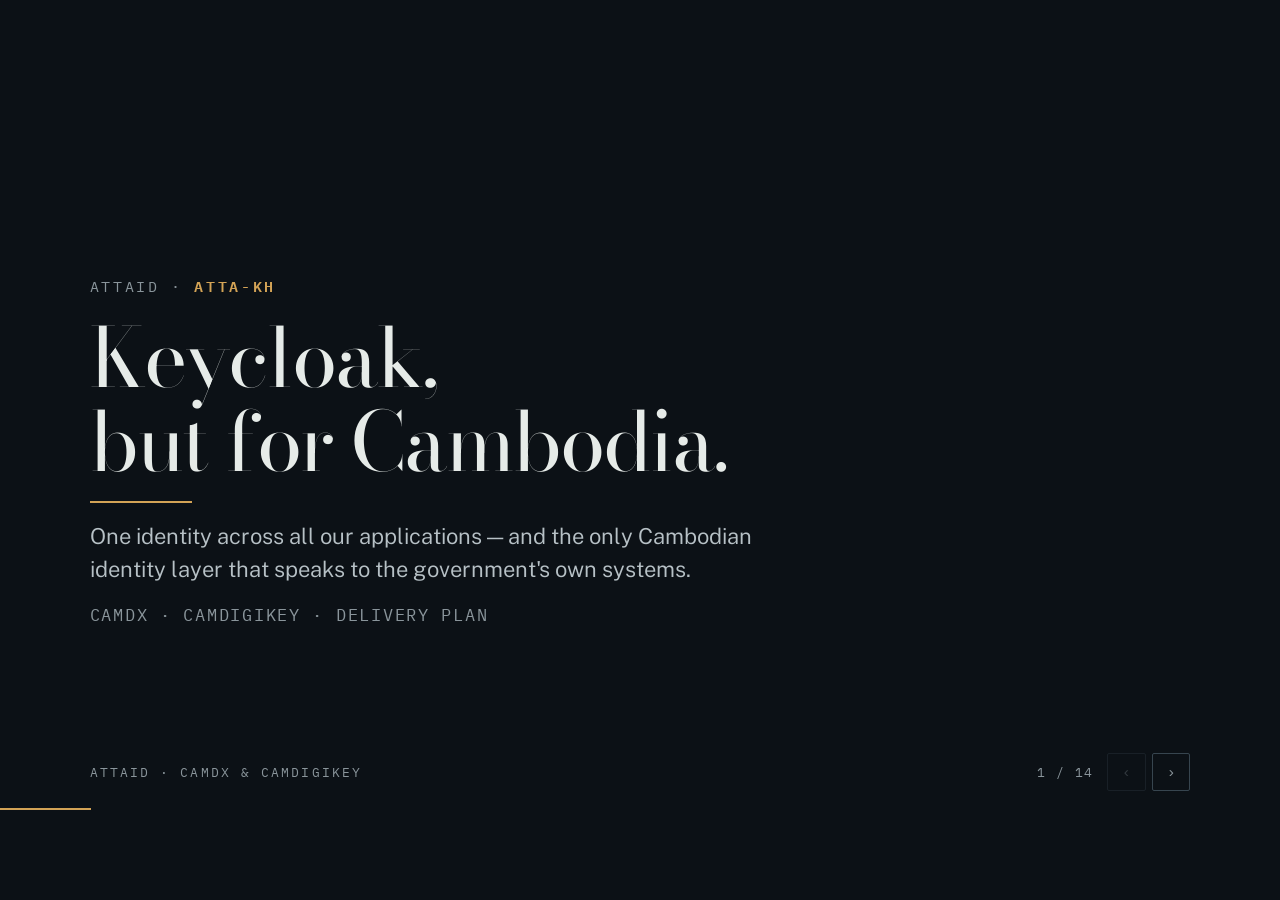
==== index.html @ 2f767cad "Add files via upload" ====
<!DOCTYPE html>
<html lang="en">
<head>
<meta charset="utf-8">
<meta name="viewport" content="width=device-width, initial-scale=1">
<title>AttaID — CamDX &amp; CamDigiKey</title>
<meta name="description" content="How AttaID connects to CamDX and builds the CamDigiKey integration — the plan and the decisions needed.">
<link rel="preconnect" href="https://fonts.googleapis.com">
<link rel="preconnect" href="https://fonts.gstatic.com" crossorigin>
<link rel="stylesheet" href="https://fonts.googleapis.com/css2?family=Bodoni+Moda:opsz,wght@6..96,400;6..96,500;6..96,600&family=IBM+Plex+Mono:wght@400;500;600&family=Public+Sans:wght@300;400;500;600&display=swap">
<link rel="stylesheet" href="deck.css">
</head>
<body>

<div class="stage">
<div class="deck" id="deck">

  <!-- 1 ─────────────────────────────── TITLE -->
  <section class="slide s-title is-on" aria-label="Slide 1">
    <p class="kicker">AttaID &middot; <b>ATTA-KH</b></p>
    <h1 class="h1">Keycloak,<br>but for Cambodia.</h1>
    <div class="rule"></div>
    <p class="lead">One identity across all our applications — and the only Cambodian
      identity layer that speaks to the government's own systems.</p>
    <p class="sub">CamDX &middot; CamDigiKey &middot; Delivery plan</p>
  </section>

  <!-- 2 ─────────────────────────────── THE POSITION -->
  <section class="slide" aria-label="Slide 2">
    <p class="kicker">01 &middot; Where the value actually is</p>
    <h2 class="h2">A translated login page is not a business.</h2>
    <div class="split">
      <div class="rail-col" data-tone="brass">
        <p class="rail-col__tag">What anyone can copy</p>
        <p class="body">Keycloak already speaks Khmer. Theming and translation get a competitor a
          localised login screen in a week. Sign-in, sessions, password resets — all commodity.</p>
      </div>
      <div class="rail-col" data-tone="patina">
        <p class="rail-col__tag">What they cannot</p>
        <p class="body">Membership of <b class="text-1">CamDX</b> and a working
          <b class="text-1">CamDigiKey</b> integration. That is a door only the government opens,
          and a commune app or a farmer cooperative will never walk through it alone.</p>
      </div>
    </div>
    <div class="callout" data-tone="brass">
      <p class="h3">We integrate with the government once. We serve the long tail many times.</p>
      <p class="body">That sentence is the company. Everything in this deck serves it.</p>
    </div>
  </section>

  <!-- 3 ─────────────────────────────── THE LANDSCAPE -->
  <section class="slide" aria-label="Slide 3">
    <p class="kicker">02 &middot; The four government systems that matter</p>
    <h2 class="h2">We integrate with them. We never impersonate them.</h2>
    <div class="grid4">
      <article class="card" data-tone="brass">
        <p class="card__tag">Transport</p>
        <p class="h3">CamDX</p>
        <p class="small">The national data exchange, built on Estonia's X-Road. Every government
          integration travels through it. We must become a member.</p>
      </article>
      <article class="card" data-tone="steel">
        <p class="card__tag">Identity</p>
        <p class="h3">CamDigiKey</p>
        <p class="small">National eKYC and authentication. Scan a QR, prove who you are. Our only
          realistic route to strong verified identity.</p>
      </article>
      <article class="card" data-tone="patina">
        <p class="card__tag">Documents</p>
        <p class="h3">verify.gov.kh</p>
        <p class="small">Checks that a document or credential is genuine. Feeds our evidence
          records once membership is live.</p>
      </article>
      <article class="card">
        <p class="card__tag">Future</p>
        <p class="h3">IPIS</p>
        <p class="small">The emerging national population register. We design the connection point
          now and depend on none of it yet.</p>
      </article>
    </div>
  </section>

  <!-- 4 ─────────────────────────────── HOW CAMDX WORKS -->
  <section class="slide" aria-label="Slide 4">
    <p class="kicker">03 &middot; How CamDX works</p>
    <h2 class="h2">Every member runs its own gateway. Even CamDX cannot read the traffic.</h2>

    <svg class="diagram" viewBox="0 0 900 200" role="img"
         aria-label="AttaID connects to its own Security Server, which exchanges signed and encrypted messages across the CamDX network with the government's Security Server, which fronts CamDigiKey.">
      <rect class="dg-box dg-box--steel" x="4" y="62" width="150" height="66" rx="3"/>
      <text class="dg-name" x="79" y="90" text-anchor="middle">AttaID</text>
      <text class="dg-sub"  x="79" y="108" text-anchor="middle">our platform</text>

      <path class="dg-line" d="M158 95 H214"/>
      <path class="dg-line" d="M206 89 l8 6 -8 6"/>

      <rect class="dg-box dg-box--brass" x="218" y="52" width="168" height="86" rx="3"/>
      <text class="dg-name" x="302" y="80" text-anchor="middle">Our Security Server</text>
      <text class="dg-sub"  x="302" y="98" text-anchor="middle">signs · encrypts</text>
      <text class="dg-sub"  x="302" y="114" text-anchor="middle">holds our member keys</text>

      <path class="dg-line dg-line--live" d="M390 95 H514"/>
      <text class="dg-label" x="452" y="80" text-anchor="middle" style="fill:var(--brass)">CamDX</text>
      <text class="dg-label" x="452" y="176" text-anchor="middle">the payload stays sealed end to end — CamDX carries it but cannot read it</text>

      <rect class="dg-box dg-box--brass" x="518" y="52" width="168" height="86" rx="3"/>
      <text class="dg-name" x="602" y="80" text-anchor="middle">Their Security Server</text>
      <text class="dg-sub"  x="602" y="98" text-anchor="middle">verifies · decrypts</text>

      <path class="dg-line" d="M690 95 H746"/>
      <path class="dg-line" d="M738 89 l8 6 -8 6"/>

      <rect class="dg-box dg-box--steel" x="750" y="62" width="146" height="66" rx="3"/>
      <text class="dg-name" x="823" y="90" text-anchor="middle">CamDigiKey</text>
      <text class="dg-sub"  x="823" y="108" text-anchor="middle">eKYC · auth</text>
    </svg>

    <p class="body">A Security Server is a dedicated, hardened machine that signs and encrypts every
      exchange. It is our end of the government pipe, it holds the keys that prove we are us, and
      operating one is a condition of membership — not an optional extra.</p>
  </section>

  <!-- 5 ─────────────────────────────── JOINING CAMDX -->
  <section class="slide" aria-label="Slide 5">
    <p class="kicker">04 &middot; Joining CamDX</p>
    <h2 class="h2">They issue our identity. We build everything around it.</h2>
    <div class="split split--wide">
      <div class="rail-col" data-tone="brass">
        <p class="rail-col__tag">Only CamDX can give us</p>
        <ul class="list" data-tone="brass">
          <li>A <b>member name, class and code</b> — our legal identity on the network</li>
          <li>Signed certificates for our Security Server</li>
          <li>CamDigiKey <b>client credentials and keystores</b></li>
          <li>Approval to register and go live</li>
        </ul>
      </div>
      <div class="rail-col" data-tone="patina">
        <p class="rail-col__tag">What we control</p>
        <ul class="list" data-tone="patina">
          <li>Submitting the application — <b>week one</b>, and it needs a CamDigiKey account first</li>
          <li>Standing up and rehearsing the Security Server</li>
          <li>Building the whole integration against public documentation</li>
          <li>Everything that does not touch government data</li>
        </ul>
      </div>
    </div>
    <div class="callout">
      <p class="h3">The one question we must ask this week</p>
      <p class="body">Members today are mostly ministries and banks. <b class="text-1">Which member
        class would we fall into?</b> If the answer is a queue, we wait and keep building. If it is
        an eligibility bar, we need a government sponsor — and that changes the company's plan, not
        just the project's.</p>
    </div>
  </section>

  <!-- 6 ─────────────────────────────── THE SECURITY SERVER -->
  <section class="slide" aria-label="Slide 6">
    <p class="kicker">05 &middot; What running the gateway means</p>
    <h2 class="h2">Small machine. Serious responsibility.</h2>
    <div class="stats">
      <div class="stat" data-tone="brass">
        <p class="stat__v">Two</p>
        <p class="stat__l">gateways in production, so one machine failing does not cut us off from
          the government entirely.</p>
      </div>
      <div class="stat">
        <p class="stat__v">2 / 4 / 100</p>
        <p class="stat__l">cores, GB memory, GB disk. Ubuntu LTS. Modest hardware, published
          install guides, ready-made automation scripts.</p>
      </div>
      <div class="stat" data-tone="oxide">
        <p class="stat__v">Weeks</p>
        <p class="stat__l">to recover if we lose the keys — a paperwork process, not a technical
          one. They get escrowed on day one.</p>
      </div>
    </div>
    <p class="body">It runs on its own isolated host with no application code on it, and its admin
      panel never faces the internet. This is the machine that proves AttaID is AttaID to the
      government, so it is treated like a vault, not like a server.</p>
  </section>

  <!-- 7 ─────────────────────────────── WHAT CAMDIGIKEY GIVES US -->
  <section class="slide" aria-label="Slide 7">
    <p class="kicker">06 &middot; CamDigiKey</p>
    <h2 class="h2">Someone else does the hard identity check. We carry the result.</h2>
    <div class="split split--wide">
      <div>
        <ul class="list" data-tone="steel" style="gap:1.6cqh">
          <li><b>Reads the national ID card</b> and extracts the details</li>
          <li><b>Matches the face</b> against the document photo</li>
          <li><b>Proves the person is live</b>, not a photo of a photo</li>
        </ul>
        <p class="body" style="margin-top:2.4cqh">That process is called KYC — <i>know your
          customer</i> — and it is a legal requirement for anything touching money. It is expensive
          and it carries liability.</p>
      </div>
      <div class="callout" data-tone="brass">
        <p class="h3">The commercial argument, in one line</p>
        <p class="body">Verify a person once. Every app we serve consumes the result — with proof
          of where it came from — instead of paying to do their own checks and storing sensitive
          documents they would rather not hold.</p>
        <p class="small">We store the outcome and never the evidence: no ID numbers, no face
          images, no document scans.</p>
      </div>
    </div>
  </section>

  <!-- 8 ─────────────────────────────── THE FLOW -->
  <section class="slide" aria-label="Slide 8">
    <p class="kicker">07 &middot; How a CamDigiKey sign-in works</p>
    <h2 class="h2">The user scans a QR code. Everything else is ours to build.</h2>
    <div class="flow">
      <div class="flow__step">
        <span class="flow__n">01</span>
        <p class="flow__t">We request a login token</p>
        <p class="flow__d">AttaID asks CamDigiKey to start a session and gets back a one-time code.</p>
      </div>
      <div class="flow__step" data-key="true">
        <span class="flow__n">02</span>
        <p class="flow__t">We show a QR code</p>
        <p class="flow__d">The only part the citizen ever sees. They scan it with the government app.</p>
      </div>
      <div class="flow__step" data-key="true">
        <span class="flow__n">03</span>
        <p class="flow__t">They confirm with their face</p>
        <p class="flow__d">CamDigiKey checks the person and approves the request on their phone.</p>
      </div>
      <div class="flow__step">
        <span class="flow__n">04</span>
        <p class="flow__t">We exchange it for a token</p>
        <p class="flow__d">Proof that a verified person just authorised us — signed, and only for us.</p>
      </div>
      <div class="flow__step">
        <span class="flow__n">05</span>
        <p class="flow__t">We record the result</p>
        <p class="flow__d">The account is marked strongly verified, with an expiry date. No documents kept.</p>
      </div>
    </div>
    <p class="small">Nine published operations in total — sign-in, token refresh, sign-out, profile
      lookup and organisation accounts among them. We wrap the government's own library rather than
      writing any of this ourselves.</p>
  </section>

  <!-- 9 ─────────────────────────────── THE CORRECTION -->
  <section class="slide" aria-label="Slide 9">
    <p class="kicker">08 &middot; One architecture decision to take now</p>
    <h2 class="h2">CamDigiKey does not plug into Keycloak.</h2>
    <div class="split">
      <div class="rail-col" data-tone="brass">
        <p class="rail-col__tag">What we assumed</p>
        <p class="body">That Keycloak — the off-the-shelf engine underneath AttaID — could talk to
          CamDigiKey with configuration alone, the way it talks to Google.</p>
      </div>
      <div class="rail-col" data-tone="patina">
        <p class="rail-col__tag">What is actually true</p>
        <p class="body">CamDigiKey uses its own security scheme, not the industry standard one.
          Keycloak cannot speak it. The government publishes a library that can — and it is written
          in the same language our platform already uses.</p>
      </div>
    </div>
    <div class="callout" data-tone="brass">
      <p class="h3">So we build it in our own application layer, and use the government's library.</p>
      <p class="body">Caught now, this is a diagram change. Caught in month seven, it is a rewrite
        in a language nobody on the team writes. It is the single most valuable thing this review
        turned up.</p>
    </div>
  </section>

  <!-- 10 ─────────────────────────────── PUBLIC VS GATED -->
  <section class="slide" aria-label="Slide 10">
    <p class="kicker">09 &middot; Why we do not have to wait</p>
    <h2 class="h2">The government publishes almost everything except the keys.</h2>
    <div class="split">
      <div class="rail-col" data-tone="patina">
        <p class="rail-col__tag">Public today</p>
        <ul class="list" data-tone="patina">
          <li>The full CamDigiKey specification and a working client library</li>
          <li>Security Server install guides and automation scripts</li>
          <li>The verification API documentation, including a test environment</li>
        </ul>
      </div>
      <div class="rail-col" data-tone="brass">
        <p class="rail-col__tag">Gated behind membership</p>
        <ul class="list" data-tone="brass">
          <li>Our credentials and certificates</li>
          <li>Our member identity on the network</li>
          <li>Permission to go live</li>
        </ul>
      </div>
    </div>
    <div class="callout" data-tone="brass">
      <p class="h3">We build and test the whole integration now, against a stand-in.</p>
      <p class="body">When the credentials arrive we swap them in. That turns the government
        integration from a three-month project that <i>starts</i> after approval into a
        two-to-four-week finish — which is the difference between an answer and an excuse when
        someone asks how soon we can go live.</p>
    </div>
  </section>

  <!-- 11 ─────────────────────────────── TIMELINE -->
  <section class="slide" aria-label="Slide 11">
    <p class="kicker">10 &middot; The shape of the next eight months</p>
    <h2 class="h2">Two tracks. Only one of them is ours to schedule.</h2>
    <div class="tl">
      <div class="tl__months">
        <span></span><span>M1</span><span>M2</span><span>M3</span><span>M4</span>
        <span>M5</span><span>M6</span><span>M7</span><span>M8</span><span>M9+</span>
      </div>
      <div class="tl__group" data-tone="brass">
        <div class="tl__row">
          <span class="tl__name">Government</span>
          <span class="tl__bar tl__bar--endless" style="--from:2; --to:11;">CamDX membership — apply week 1, then pursue</span>
        </div>
        <div class="tl__row">
          <span></span>
          <span class="tl__bar" style="--from:2; --to:4;">Which member class?</span>
          <span class="tl__bar" style="--from:4; --to:8;">Legal basis &amp; data agreements</span>
        </div>
      </div>
      <div class="tl__group">
        <div class="tl__row">
          <span class="tl__name">Build</span>
          <span class="tl__bar" style="--from:2; --to:3;">Decide</span>
          <span class="tl__bar" style="--from:3; --to:6;">First real integration</span>
          <span class="tl__bar" style="--from:6; --to:8;">Open it to others</span>
          <span class="tl__bar" style="--from:8; --to:10;">Pilot-ready</span>
        </div>
        <div class="tl__row">
          <span></span>
          <span class="tl__bar tl__bar--ghost" style="--from:3; --to:8;">CamDigiKey integration built &amp; tested against a stand-in</span>
          <span class="tl__bar tl__bar--gated" style="--from:10; --to:11;">Swap in credentials</span>
        </div>
      </div>
    </div>
    <p class="small">The top bar has no end because we do not control it. Everything below it is
      designed so that waiting costs us nothing.</p>
  </section>

  <!-- 12 ─────────────────────────────── RISKS -->
  <section class="slide" aria-label="Slide 12">
    <p class="kicker">11 &middot; What could go wrong</p>
    <h2 class="h2">Three risks worth your attention.</h2>
    <table class="tbl">
      <thead><tr><th>Risk</th><th>Why it matters</th><th>What we do about it</th></tr></thead>
      <tbody>
        <tr>
          <td class="hl-oxide">Membership refused</td>
          <td>No government verification, and the defensible part of the business goes with it.</td>
          <td>Ask about member class this week. If a sponsor is needed, find that out in month one, not month six.</td>
        </tr>
        <tr>
          <td class="hl-brass">Nobody outside integrates</td>
          <td>Farms Nexus and CashEW are ours. Proving we can connect to ourselves is not proof of a market.</td>
          <td>Name one target outside the company now — and build for them from day one: our own apps connect through the same public interface a stranger would, with no shortcuts.</td>
        </tr>
        <tr>
          <td class="hl-brass">Apps depend on us with no way out</td>
          <td>We ask apps to delete their own identity data. If AttaID stops, their logins stop — including ours.</td>
          <td>Write the exit terms before the first outside integration, not during the negotiation.</td>
        </tr>
      </tbody>
    </table>
    <p class="small">Ten further engineering findings — account takeover, data correlation, recovery
      — are documented separately and are all fixable inside the plan above.</p>
  </section>

  <!-- 13 ─────────────────────────────── THE ASK -->
  <section class="slide" aria-label="Slide 13">
    <p class="kicker">12 &middot; What I need from you</p>
    <h2 class="h2">Four decisions. All of them yours to make.</h2>
    <div class="grid4">
      <article class="card card--tint" data-tone="brass">
        <p class="card__n">1</p>
        <p class="h3">Authorise the CamDX application</p>
        <p class="small">And name who owns chasing it. It is a relationship and a queue, not a
          ticket, and it is the longest lead time we have.</p>
      </article>
      <article class="card card--tint" data-tone="brass">
        <p class="card__n">2</p>
        <p class="h3">Farms Nexus drops its own farmer records</p>
        <p class="small">It reads them from AttaID instead. Ours to decide, and it is what makes
          the first milestone real rather than a demo.</p>
      </article>
      <article class="card card--tint" data-tone="brass">
        <p class="card__n">3</p>
        <p class="h3">CashEW consumes one verified detail</p>
        <p class="small">Rather than collecting it. Without this we are a login button, which is
          the outcome worth avoiding.</p>
      </article>
      <article class="card card--tint" data-tone="brass">
        <p class="card__n">4</p>
        <p class="h3">Half a day for the architecture decisions</p>
        <p class="small">Nine choices that are an afternoon now and months of rework later.</p>
      </article>
    </div>
    <div class="callout">
      <p class="body"><b class="text-1">And one question I cannot answer for you:</b> who is the
        first organisation outside this company that we want using AttaID? If we can name them,
        the plan has a target. If we cannot, that is the most useful thing to come out of this
        meeting.</p>
    </div>
  </section>

  <!-- 14 ─────────────────────────────── CLOSE -->
  <section class="slide s-title" aria-label="Slide 14">
    <p class="kicker">The whole plan, in one line</p>
    <h1 class="h1" style="font-size:5.2cqw; max-width:22ch; text-align:left">Be holding a finished
      integration on the day the government opens the door.</h1>
    <div class="rule"></div>
    <p class="lead">Everything else we ship while it is opening.</p>
    <p class="sub"><a href="plan.html" style="color:var(--steel)">Full delivery plan &amp; engineering detail →</a></p>
  </section>

  <div class="chrome">
    <span class="chrome__id">AttaID · CamDX &amp; CamDigiKey</span>
    <nav class="nav" aria-label="Slide navigation">
      <span class="chrome__n"><span id="cur">1</span> / <span id="tot">14</span></span>
      <button id="prev" type="button" aria-label="Previous slide">‹</button>
      <button id="next" type="button" aria-label="Next slide">›</button>
    </nav>
  </div>
  <div class="progress" id="progress"></div>

</div>
</div>

<script src="deck.js"></script>
</body>
</html>
---- deck.css ----
/* ============================================================
   AttaID — CEO deck
   Committed dark "registry" look for projection.
   brass = gated · steel = built · patina = earned
   Bodoni Moda / Public Sans / IBM Plex Mono
   Everything scales in container-query units so no slide overflows.
   ============================================================ */

:root {
  --void:   #0C1116;
  --panel:  #141B21;
  --sunk:   #1A232A;
  --line:   #24303A;
  --line-2: #37454F;
  --text:   #E6EBE8;
  --text-2: #B7C1C6;
  --dim:    #8A959B;

  --brass:  #D3A356;  --brass-w: rgba(211,163,86,.12);
  --steel:  #7FADD8;  --steel-w: rgba(127,173,216,.12);
  --patina: #63B49C;  --patina-w: rgba(99,180,156,.12);
  --oxide:  #E0897E;  --oxide-w: rgba(224,137,126,.12);

  --display: "Bodoni Moda", Didot, Georgia, serif;
  --body:    "Public Sans", -apple-system, BlinkMacSystemFont, "Segoe UI", Helvetica, Arial, sans-serif;
  --mono:    "IBM Plex Mono", ui-monospace, SFMono-Regular, Menlo, Consolas, monospace;

  color-scheme: dark;
}

*, *::before, *::after { box-sizing: border-box; }

html, body {
  margin: 0; height: 100%;
  background: var(--void); color: var(--text);
  font-family: var(--body);
  -webkit-font-smoothing: antialiased;
  overflow: hidden;
}

p, h1, h2, h3, ul, ol, dl, figure { margin: 0; }
ul, ol { padding: 0; list-style: none; }
b, strong { font-weight: 600; }
i, em { font-style: italic; }

/* ---------- stage ---------- */

.stage {
  position: fixed; inset: 0;
  display: grid; place-items: center;
}

.deck {
  position: relative;
  width: min(100vw, calc(100vh * 16 / 9));
  height: min(100vh, calc(100vw * 9 / 16));
  container-type: size;
  container-name: deck;
  background: var(--void);
  overflow: hidden;
}

.slide {
  position: absolute; inset: 0;
  padding: 7cqh 7cqw;
  display: flex; flex-direction: column; justify-content: center;
  gap: 3.2cqh;
  opacity: 0; visibility: hidden;
  transition: opacity .32s ease;
}
.slide.is-on { opacity: 1; visibility: visible; }

@media (prefers-reduced-motion: reduce) {
  .slide { transition: none; }
}

/* ---------- type scale (container units) ---------- */

.kicker {
  font-family: var(--mono);
  font-size: 1.15cqw; letter-spacing: .18em; text-transform: uppercase;
  color: var(--dim);
}
.kicker b { color: var(--brass); font-weight: 600; }

.h1 {
  font-family: var(--display); font-optical-sizing: auto;
  font-size: 6.4cqw; font-weight: 400; line-height: 1.02;
  letter-spacing: -.022em; text-wrap: balance;
}
.h2 {
  font-family: var(--display); font-optical-sizing: auto;
  font-size: 4.1cqw; font-weight: 400; line-height: 1.06;
  letter-spacing: -.018em; max-width: 21ch; text-wrap: balance;
}
.h3 {
  font-family: var(--display); font-optical-sizing: auto;
  font-size: 2.1cqw; font-weight: 500; line-height: 1.18;
  letter-spacing: -.01em;
}
.lead {
  font-size: 1.72cqw; line-height: 1.5; color: var(--text-2);
  max-width: 52ch; font-weight: 350;
}
.body { font-size: 1.42cqw; line-height: 1.52; color: var(--text-2); font-weight: 350; }
.small { font-size: 1.2cqw; line-height: 1.5; color: var(--dim); }
.mono { font-family: var(--mono); font-size: 1.15cqw; letter-spacing: .02em; }

.hl-brass  { color: var(--brass); }
.hl-steel  { color: var(--steel); }
.hl-patina { color: var(--patina); }
.hl-oxide  { color: var(--oxide); }
.text-1    { color: var(--text); }

/* ---------- title slide ---------- */

.s-title { justify-content: center; gap: 2.4cqh; }
.s-title .rule { width: 8cqw; height: 2px; background: var(--brass); }
.s-title .sub {
  font-family: var(--mono); font-size: 1.35cqw;
  letter-spacing: .1em; color: var(--dim); text-transform: uppercase;
}

/* ---------- layouts ---------- */

.split {
  display: grid; grid-template-columns: 1fr 1fr; gap: 4cqw;
  align-items: start;
}
.split--wide { grid-template-columns: 1.15fr 1fr; }

.grid3 { display: grid; grid-template-columns: repeat(3, 1fr); gap: 2cqw; }
.grid4 { display: grid; grid-template-columns: repeat(4, 1fr); gap: 1.5cqw; }

.card {
  background: var(--panel); border: 1px solid var(--line);
  border-radius: 3px; padding: 2cqh 1.5cqw;
  display: flex; flex-direction: column; gap: .9cqh;
  --tk: var(--steel); --tk-w: var(--steel-w);
}
.card[data-tone="brass"]  { --tk: var(--brass);  --tk-w: var(--brass-w); }
.card[data-tone="patina"] { --tk: var(--patina); --tk-w: var(--patina-w); }
.card[data-tone="oxide"]  { --tk: var(--oxide);  --tk-w: var(--oxide-w); }
.card--tint { background: var(--tk-w); border-color: transparent; }
.card__tag {
  font-family: var(--mono); font-size: 1.02cqw; font-weight: 600;
  letter-spacing: .13em; text-transform: uppercase; color: var(--tk);
}
.card__n {
  font-family: var(--display); font-size: 2.6cqw; line-height: 1;
  color: var(--tk); font-weight: 400;
}

/* bullet lists */
.list { display: flex; flex-direction: column; gap: 1.3cqh; }
.list li {
  position: relative; padding-left: 1.7cqw;
  font-size: 1.4cqw; line-height: 1.48; color: var(--text-2); font-weight: 350;
}
.list li::before {
  content: ""; position: absolute; left: 0; top: .62em;
  width: .55cqw; height: .55cqw; border: 1px solid var(--tk, var(--steel));
}
.list[data-tone="brass"]  { --tk: var(--brass); }
.list[data-tone="patina"] { --tk: var(--patina); }
.list[data-tone="oxide"]  { --tk: var(--oxide); }
.list li b { color: var(--text); }

/* rails — a labelled column with a coloured top edge */
.rail-col {
  border-top: 2px solid var(--tk); padding-top: 1.6cqh;
  display: flex; flex-direction: column; gap: 1.4cqh;
  --tk: var(--steel);
}
.rail-col[data-tone="brass"]  { --tk: var(--brass); }
.rail-col[data-tone="patina"] { --tk: var(--patina); }
.rail-col__tag {
  font-family: var(--mono); font-size: 1.05cqw; font-weight: 600;
  letter-spacing: .13em; text-transform: uppercase; color: var(--tk);
}

/* numbered flow */
.flow { display: grid; grid-template-columns: repeat(5, 1fr); gap: 1.2cqw; align-items: stretch; }
.flow__step {
  position: relative; display: flex; flex-direction: column; gap: .8cqh;
  padding-top: 2.4cqh; border-top: 1px solid var(--line-2);
}
.flow__step[data-key="true"] { border-top-color: var(--brass); }
.flow__n {
  position: absolute; top: -1.15cqh; left: 0;
  font-family: var(--mono); font-size: 1.05cqw; font-weight: 600;
  color: var(--dim); background: var(--void); padding-right: .5cqw;
}
.flow__step[data-key="true"] .flow__n { color: var(--brass); }
.flow__t { font-size: 1.32cqw; font-weight: 550; color: var(--text); line-height: 1.3; }
.flow__d { font-size: 1.12cqw; line-height: 1.45; color: var(--dim); font-weight: 350; }

/* callout */
.callout {
  border-left: 3px solid var(--tk, var(--oxide));
  background: var(--tk-w, var(--oxide-w));
  padding: 2cqh 1.8cqw; border-radius: 0 3px 3px 0;
  display: flex; flex-direction: column; gap: 1cqh;
}
.callout[data-tone="brass"] { --tk: var(--brass); --tk-w: var(--brass-w); }

/* stat row */
.stats { display: grid; grid-template-columns: repeat(3, 1fr); gap: 2.5cqw; }
.stat { display: flex; flex-direction: column; gap: .5cqh; }
.stat__v {
  font-family: var(--display); font-optical-sizing: auto;
  font-size: 4.4cqw; line-height: 1; font-weight: 400; color: var(--tk, var(--steel));
}
.stat[data-tone="brass"]  { --tk: var(--brass); }
.stat[data-tone="oxide"]  { --tk: var(--oxide); }
.stat[data-tone="patina"] { --tk: var(--patina); }
.stat__l { font-size: 1.18cqw; color: var(--dim); line-height: 1.4; }

/* table */
.tbl { width: 100%; border-collapse: collapse; font-size: 1.28cqw; }
.tbl th {
  text-align: left; font-family: var(--mono); font-size: 1.02cqw; font-weight: 600;
  letter-spacing: .12em; text-transform: uppercase; color: var(--dim);
  padding: 0 1.4cqw .9cqh 0; border-bottom: 1px solid var(--line-2);
}
.tbl td {
  text-align: left; vertical-align: top; padding: 1.1cqh 1.4cqw 1.1cqh 0;
  border-bottom: 1px solid var(--line); color: var(--text-2); line-height: 1.45; font-weight: 350;
}
.tbl td:first-child { color: var(--text); font-weight: 550; white-space: nowrap; }
.tbl td:last-child, .tbl th:last-child { padding-right: 0; }

/* timeline (mini) */
.tl { display: flex; flex-direction: column; gap: 1.1cqh; }
.tl__months, .tl__row { display: grid; grid-template-columns: 8cqw repeat(8, 1fr) 1.6fr; align-items: center; }
.tl__months span { font-family: var(--mono); font-size: .95cqw; color: var(--dim); letter-spacing: .08em; }
.tl__name {
  font-family: var(--mono); font-size: 1cqw; font-weight: 600;
  letter-spacing: .11em; text-transform: uppercase; color: var(--tk);
}
.tl__group { --tk: var(--steel); display: flex; flex-direction: column; gap: .6cqh; padding: 1.1cqh 0; border-top: 1px solid var(--line); }
.tl__group[data-tone="brass"] { --tk: var(--brass); }
.tl__bar {
  grid-column: var(--from) / var(--to);
  background: var(--tk-w, var(--steel-w)); color: var(--tk);
  border-left: 2px solid var(--tk); border-radius: 0 2px 2px 0;
  padding: .7cqh .7cqw; margin-right: .3cqw;
  font-size: 1.02cqw; line-height: 1.25; overflow-wrap: anywhere;
}
.tl__group[data-tone="brass"] .tl__bar { --tk-w: var(--brass-w); }
.tl__bar--endless {
  margin-right: 0; border-radius: 0;
  -webkit-mask-image: linear-gradient(to right, #000 74%, transparent 100%);
          mask-image: linear-gradient(to right, #000 74%, transparent 100%);
}
.tl__bar--ghost { background: none; border-left-style: dotted; color: var(--dim); }
.tl__bar--gated { background: none; border: 1px dashed var(--tk); border-radius: 2px; }

/* diagram */
.diagram { width: 100%; display: block; }
.diagram text { font-family: var(--mono); fill: var(--dim); }
.diagram .dg-label { font-size: 11px; letter-spacing: .06em; }
.diagram .dg-name { font-family: var(--body); font-size: 14px; fill: var(--text); font-weight: 500; }
.diagram .dg-sub  { font-size: 10.5px; fill: var(--dim); }
.diagram .dg-box  { fill: var(--panel); stroke: var(--line-2); }
.diagram .dg-box--brass { stroke: var(--brass); }
.diagram .dg-box--steel { stroke: var(--steel); }
.diagram .dg-line { stroke: var(--line-2); stroke-width: 1.5; fill: none; }
.diagram .dg-line--live { stroke: var(--brass); }

/* ---------- chrome ---------- */

.chrome {
  position: absolute; left: 0; right: 0; bottom: 0;
  display: flex; align-items: center; justify-content: space-between; gap: 2cqw;
  padding: 0 7cqw 2.6cqh;
  font-family: var(--mono); font-size: 1.02cqw; color: var(--dim);
  pointer-events: none;
}
.chrome__id { letter-spacing: .16em; text-transform: uppercase; }
.chrome__n {
  font-variant-numeric: tabular-nums; letter-spacing: .1em;
  margin-right: .6cqw;
}

.progress {
  position: absolute; left: 0; bottom: 0; height: 2px;
  background: var(--brass); width: 0;
  transition: width .32s ease;
}
@media (prefers-reduced-motion: reduce) { .progress { transition: none; } }

.nav {
  display: flex; align-items: center; gap: .5cqw;
  pointer-events: auto;
}
.nav button {
  width: 3cqw; height: 3cqw; min-width: 26px; min-height: 26px;
  background: none; border: 1px solid var(--line-2); border-radius: 2px;
  color: var(--dim); cursor: pointer; font-size: 1.2cqw; line-height: 1;
  display: grid; place-items: center;
  transition: color .18s ease, border-color .18s ease;
}
.nav button:hover:not(:disabled) { color: var(--text); border-color: var(--text-2); }
.nav button:disabled { opacity: .3; cursor: default; }
.nav button:focus-visible { outline: 2px solid var(--brass); outline-offset: 2px; }

/* ---------- small screens: unlock the letterbox ---------- */

@media (max-aspect-ratio: 4/5), (max-width: 700px) {
  html, body { overflow: auto; }
  .stage { position: static; display: block; }
  .deck { width: 100%; height: auto; container-type: inline-size; }
  .slide {
    position: static; opacity: 1; visibility: visible;
    min-height: auto; padding: 8vw 6vw;
    border-bottom: 1px solid var(--line);
  }
  .h1 { font-size: 11cqw; }
  .h2 { font-size: 7.4cqw; }
  .h3 { font-size: 4.4cqw; }
  .lead { font-size: 4cqw; }
  .body, .list li { font-size: 3.5cqw; }
  .small, .mono, .kicker { font-size: 3cqw; }
  .flow, .grid3, .grid4, .split { grid-template-columns: 1fr; gap: 4vw; }
  .stats { grid-template-columns: 1fr; gap: 4vw; }
  .stat__v { font-size: 12cqw; }
  .tbl { font-size: 3.2cqw; }
  .tbl th { font-size: 2.6cqw; }
  .chrome, .progress { display: none; }
  .tl__months, .tl__row { grid-template-columns: 16cqw repeat(8, 1fr) 1.6fr; }
  .tl__bar, .tl__name, .tl__months span { font-size: 2.1cqw; }
}
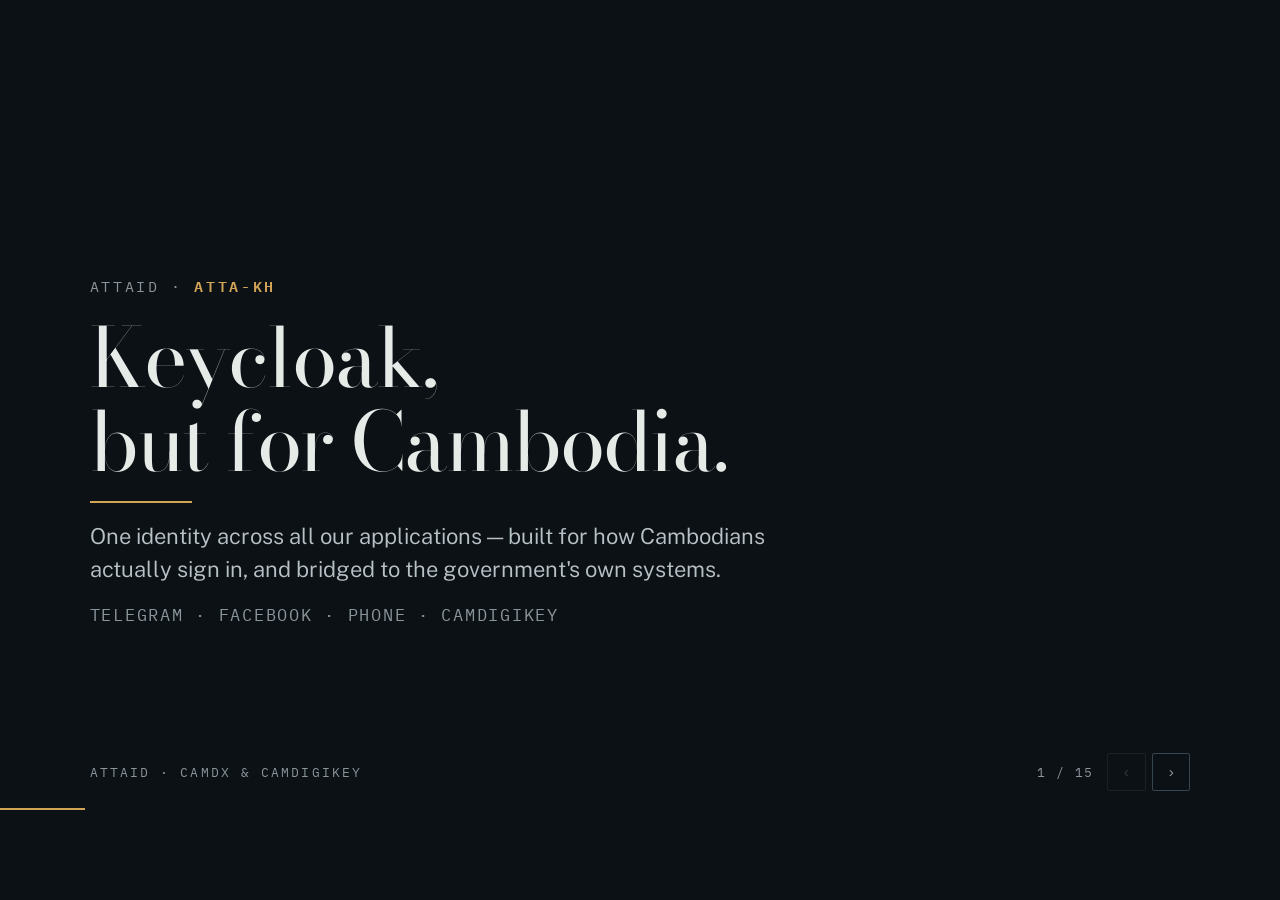
==== commit eb90a19b: "Correct factual errors and stale counts across deck and plan Content audit of all 15 slides and the " ====
--- a/index.html
+++ b/index.html
@@ -7,7 +7,7 @@
 <meta name="description" content="How AttaID connects to CamDX and builds the CamDigiKey integration — the plan and the decisions needed.">
 <link rel="preconnect" href="https://fonts.googleapis.com">
 <link rel="preconnect" href="https://fonts.gstatic.com" crossorigin>
-<link rel="stylesheet" href="https://fonts.googleapis.com/css2?family=Bodoni+Moda:opsz,wght@6..96,400;6..96,500;6..96,600&family=IBM+Plex+Mono:wght@400;500;600&family=Public+Sans:wght@300;400;500;600&display=swap">
+<link rel="stylesheet" href="https://fonts.googleapis.com/css2?family=Bodoni+Moda:opsz,wght@6..96,400..600&family=IBM+Plex+Mono:wght@400;500;600&family=Public+Sans:wght@300..700&display=swap">
 <link rel="stylesheet" href="deck.css">
 </head>
 <body>
@@ -20,20 +20,55 @@
     <p class="kicker">AttaID &middot; <b>ATTA-KH</b></p>
     <h1 class="h1">Keycloak,<br>but for Cambodia.</h1>
     <div class="rule"></div>
-    <p class="lead">One identity across all our applications — and the only Cambodian
-      identity layer that speaks to the government's own systems.</p>
-    <p class="sub">CamDX &middot; CamDigiKey &middot; Delivery plan</p>
-  </section>
-
-  <!-- 2 ─────────────────────────────── THE POSITION -->
+    <p class="lead">One identity across all our applications — built for how Cambodians actually
+      sign in, and bridged to the government's own systems.</p>
+    <p class="sub">Telegram &middot; Facebook &middot; Phone &middot; CamDigiKey</p>
+  </section>
+
+  <!-- 2 ─────────────────────────────── WHO SIGNS IN -->
   <section class="slide" aria-label="Slide 2">
-    <p class="kicker">01 &middot; Where the value actually is</p>
+    <p class="kicker">01 &middot; Who signs in, and how</p>
+    <h2 class="h2">No new account. No new password.</h2>
+    <div class="grid4">
+      <article class="card" data-tone="steel">
+        <p class="card__tag">Social</p>
+        <p class="h3">Telegram</p>
+        <p class="small">Widely used across Cambodia for everyday messaging, and already a provider seam in our codebase.</p>
+      </article>
+      <article class="card" data-tone="steel">
+        <p class="card__tag">Social</p>
+        <p class="h3">Facebook</p>
+        <p class="small">The account many citizens have when they have no email address at all.</p>
+      </article>
+      <article class="card" data-tone="patina">
+        <p class="card__tag">Phone</p>
+        <p class="h3">SMS code</p>
+        <p class="small">For the farmer with a phone and no email. A code by text, no password to remember.</p>
+      </article>
+      <article class="card" data-tone="brass">
+        <p class="card__tag">Existing</p>
+        <p class="h3">Farms Nexus &middot; CashEW</p>
+        <p class="small">Accounts people already hold. They keep their history and never re-register.</p>
+      </article>
+    </div>
+    <div class="callout" data-tone="brass">
+      <p class="h3">Every one of these is a door into the same identity.</p>
+      <p class="body">A farmer taps “Log in with Telegram” and is in. Verified, government-grade identity
+        through CamDigiKey comes later — only when an app actually needs it. The plan's job is to make
+        sure four doors lead to one person, not four.</p>
+    </div>
+  </section>
+
+  <!-- 3 ─────────────────────────────── THE POSITION -->
+  <section class="slide" aria-label="Slide 3">
+    <p class="kicker">02 &middot; Where the value actually is</p>
     <h2 class="h2">A translated login page is not a business.</h2>
     <div class="split">
       <div class="rail-col" data-tone="brass">
         <p class="rail-col__tag">What anyone can copy</p>
-        <p class="body">Keycloak already speaks Khmer. Theming and translation get a competitor a
-          localised login screen in a week. Sign-in, sessions, password resets — all commodity.</p>
+        <p class="body">Keycloak ships forty languages and Khmer is not one of them — but that gap is a
+          translation file, not a moat. Any competitor closes it in a week. Sign-in, sessions,
+          password resets: all commodity.</p>
       </div>
       <div class="rail-col" data-tone="patina">
         <p class="rail-col__tag">What they cannot</p>
@@ -48,16 +83,16 @@
     </div>
   </section>
 
-  <!-- 3 ─────────────────────────────── THE LANDSCAPE -->
-  <section class="slide" aria-label="Slide 3">
-    <p class="kicker">02 &middot; The four government systems that matter</p>
+  <!-- 4 ─────────────────────────────── THE LANDSCAPE -->
+  <section class="slide" aria-label="Slide 4">
+    <p class="kicker">03 &middot; The government systems that matter</p>
     <h2 class="h2">We integrate with them. We never impersonate them.</h2>
     <div class="grid4">
       <article class="card" data-tone="brass">
         <p class="card__tag">Transport</p>
         <p class="h3">CamDX</p>
         <p class="small">The national data exchange, built on Estonia's X-Road. Every government
-          integration travels through it. We must become a member.</p>
+          integration runs over it. We must become a member.</p>
       </article>
       <article class="card" data-tone="steel">
         <p class="card__tag">Identity</p>
@@ -80,49 +115,61 @@
     </div>
   </section>
 
-  <!-- 4 ─────────────────────────────── HOW CAMDX WORKS -->
-  <section class="slide" aria-label="Slide 4">
-    <p class="kicker">03 &middot; How CamDX works</p>
-    <h2 class="h2">Every member runs its own gateway. Even CamDX cannot read the traffic.</h2>
-
-    <svg class="diagram" viewBox="0 0 900 200" role="img"
-         aria-label="AttaID connects to its own Security Server, which exchanges signed and encrypted messages across the CamDX network with the government's Security Server, which fronts CamDigiKey.">
-      <rect class="dg-box dg-box--steel" x="4" y="62" width="150" height="66" rx="3"/>
-      <text class="dg-name" x="79" y="90" text-anchor="middle">AttaID</text>
-      <text class="dg-sub"  x="79" y="108" text-anchor="middle">our platform</text>
-
-      <path class="dg-line" d="M158 95 H214"/>
-      <path class="dg-line" d="M206 89 l8 6 -8 6"/>
-
-      <rect class="dg-box dg-box--brass" x="218" y="52" width="168" height="86" rx="3"/>
-      <text class="dg-name" x="302" y="80" text-anchor="middle">Our Security Server</text>
-      <text class="dg-sub"  x="302" y="98" text-anchor="middle">signs · encrypts</text>
-      <text class="dg-sub"  x="302" y="114" text-anchor="middle">holds our member keys</text>
-
-      <path class="dg-line dg-line--live" d="M390 95 H514"/>
-      <text class="dg-label" x="452" y="80" text-anchor="middle" style="fill:var(--brass)">CamDX</text>
-      <text class="dg-label" x="452" y="176" text-anchor="middle">the payload stays sealed end to end — CamDX carries it but cannot read it</text>
-
-      <rect class="dg-box dg-box--brass" x="518" y="52" width="168" height="86" rx="3"/>
-      <text class="dg-name" x="602" y="80" text-anchor="middle">Their Security Server</text>
-      <text class="dg-sub"  x="602" y="98" text-anchor="middle">verifies · decrypts</text>
-
-      <path class="dg-line" d="M690 95 H746"/>
-      <path class="dg-line" d="M738 89 l8 6 -8 6"/>
-
-      <rect class="dg-box dg-box--steel" x="750" y="62" width="146" height="66" rx="3"/>
-      <text class="dg-name" x="823" y="90" text-anchor="middle">CamDigiKey</text>
-      <text class="dg-sub"  x="823" y="108" text-anchor="middle">eKYC · auth</text>
+  <!-- 5 ─────────────────────────────── HOW CAMDX WORKS -->
+  <section class="slide" aria-label="Slide 5">
+    <p class="kicker">04 &middot; How CamDX works</p>
+    <h2 class="h2">Every member runs its own gateway. Nothing passes through the middle.</h2>
+
+    <svg class="diagram" viewBox="0 0 900 250" role="img"
+         aria-label="AttaID talks to its own Security Server, which connects directly to the government's Security Server over mutually authenticated TLS, which fronts CamDigiKey. The CamDX Central Server sits above, publishing the member registry and trust anchors, and is never in the data path.">
+
+      <rect class="dg-box" x="336" y="4" width="232" height="52" rx="3" style="stroke-dasharray:4 3"/>
+      <text class="dg-name" x="452" y="26" text-anchor="middle">CamDX Central Server</text>
+      <text class="dg-sub"  x="452" y="44" text-anchor="middle">member registry · trust anchors</text>
+
+      <path class="dg-line" d="M400 58 V88 H302 V108" style="stroke-dasharray:3 3"/>
+      <path class="dg-line" d="M504 58 V88 H602 V108" style="stroke-dasharray:3 3"/>
+      <text class="dg-label" x="452" y="80" text-anchor="middle">tells each end who to trust — never sees the message</text>
+
+      <rect class="dg-box dg-box--steel" x="4" y="120" width="150" height="66" rx="3"/>
+      <text class="dg-name" x="79" y="148" text-anchor="middle">AttaID</text>
+      <text class="dg-sub"  x="79" y="166" text-anchor="middle">our platform</text>
+
+      <path class="dg-line" d="M158 153 H214"/>
+      <path class="dg-line" d="M206 147 l8 6 -8 6"/>
+
+      <rect class="dg-box dg-box--brass" x="218" y="110" width="168" height="86" rx="3"/>
+      <text class="dg-name" x="302" y="138" text-anchor="middle">Our Security Server</text>
+      <text class="dg-sub"  x="302" y="156" text-anchor="middle">signs · encrypts</text>
+      <text class="dg-sub"  x="302" y="172" text-anchor="middle">holds our member keys</text>
+
+      <path class="dg-line dg-line--live" d="M390 153 H514"/>
+      <path class="dg-line dg-line--live" d="M506 147 l8 6 -8 6"/>
+      <path class="dg-line dg-line--live" d="M398 147 l-8 6 8 6"/>
+      <text class="dg-label" x="452" y="142" text-anchor="middle" style="fill:var(--brass)">mutual TLS</text>
+
+      <rect class="dg-box dg-box--brass" x="518" y="110" width="168" height="86" rx="3"/>
+      <text class="dg-name" x="602" y="138" text-anchor="middle">Their Security Server</text>
+      <text class="dg-sub"  x="602" y="156" text-anchor="middle">verifies · decrypts</text>
+
+      <path class="dg-line" d="M690 153 H746"/>
+      <path class="dg-line" d="M738 147 l8 6 -8 6"/>
+
+      <rect class="dg-box dg-box--steel" x="750" y="120" width="146" height="66" rx="3"/>
+      <text class="dg-name" x="823" y="148" text-anchor="middle">CamDigiKey</text>
+      <text class="dg-sub"  x="823" y="166" text-anchor="middle">eKYC · auth</text>
+
+      <text class="dg-label" x="452" y="228" text-anchor="middle">signed, timestamped, and sent straight to the other end — there is no intermediary</text>
     </svg>
 
-    <p class="body">A Security Server is a dedicated, hardened machine that signs and encrypts every
-      exchange. It is our end of the government pipe, it holds the keys that prove we are us, and
-      operating one is a condition of membership — not an optional extra.</p>
-  </section>
-
-  <!-- 5 ─────────────────────────────── JOINING CAMDX -->
-  <section class="slide" aria-label="Slide 5">
-    <p class="kicker">04 &middot; Joining CamDX</p>
+    <p class="body">X-Road is decentralised: our Security Server connects <b class="text-1">straight to
+      theirs</b>. The Central Server only publishes who is a member and whose certificates are valid —
+      it never carries a request, and never sees one.</p>
+  </section>
+
+  <!-- 6 ─────────────────────────────── JOINING CAMDX -->
+  <section class="slide" aria-label="Slide 6">
+    <p class="kicker">05 &middot; Joining CamDX</p>
     <h2 class="h2">They issue our identity. We build everything around it.</h2>
     <div class="split split--wide">
       <div class="rail-col" data-tone="brass">
@@ -146,16 +193,16 @@
     </div>
     <div class="callout">
       <p class="h3">The one question we must ask this week</p>
-      <p class="body">Members today are mostly ministries and banks. <b class="text-1">Which member
-        class would we fall into?</b> If the answer is a queue, we wait and keep building. If it is
-        an eligibility bar, we need a government sponsor — and that changes the company's plan, not
-        just the project's.</p>
-    </div>
-  </section>
-
-  <!-- 6 ─────────────────────────────── THE SECURITY SERVER -->
-  <section class="slide" aria-label="Slide 6">
-    <p class="kicker">05 &middot; What running the gateway means</p>
+      <p class="body">We do not know whether a private company qualifies at all. <b class="text-1">Which
+        member class would we fall into?</b> If the answer is a queue, we wait and keep building. If
+        it is an eligibility bar, we need a government sponsor — and that changes the company's plan,
+        not just the project's.</p>
+    </div>
+  </section>
+
+  <!-- 7 ─────────────────────────────── THE SECURITY SERVER -->
+  <section class="slide" aria-label="Slide 7">
+    <p class="kicker">06 &middot; What running the gateway means</p>
     <h2 class="h2">Small machine. Serious responsibility.</h2>
     <div class="stats">
       <div class="stat" data-tone="brass">
@@ -179,9 +226,9 @@
       government, so it is treated like a vault, not like a server.</p>
   </section>
 
-  <!-- 7 ─────────────────────────────── WHAT CAMDIGIKEY GIVES US -->
-  <section class="slide" aria-label="Slide 7">
-    <p class="kicker">06 &middot; CamDigiKey</p>
+  <!-- 8 ─────────────────────────────── WHAT CAMDIGIKEY GIVES US -->
+  <section class="slide" aria-label="Slide 8">
+    <p class="kicker">07 &middot; CamDigiKey</p>
     <h2 class="h2">Someone else does the hard identity check. We carry the result.</h2>
     <div class="split split--wide">
       <div>
@@ -205,9 +252,9 @@
     </div>
   </section>
 
-  <!-- 8 ─────────────────────────────── THE FLOW -->
-  <section class="slide" aria-label="Slide 8">
-    <p class="kicker">07 &middot; How a CamDigiKey sign-in works</p>
+  <!-- 9 ─────────────────────────────── THE FLOW -->
+  <section class="slide" aria-label="Slide 9">
+    <p class="kicker">08 &middot; How a CamDigiKey sign-in works</p>
     <h2 class="h2">The user scans a QR code. Everything else is ours to build.</h2>
     <div class="flow">
       <div class="flow__step">
@@ -222,8 +269,8 @@
       </div>
       <div class="flow__step" data-key="true">
         <span class="flow__n">03</span>
-        <p class="flow__t">They confirm with their face</p>
-        <p class="flow__d">CamDigiKey checks the person and approves the request on their phone.</p>
+        <p class="flow__t">They approve it in CamDigiKey</p>
+        <p class="flow__d">The government app checks the person. That check is theirs, never ours.</p>
       </div>
       <div class="flow__step">
         <span class="flow__n">04</span>
@@ -241,9 +288,9 @@
       writing any of this ourselves.</p>
   </section>
 
-  <!-- 9 ─────────────────────────────── THE CORRECTION -->
-  <section class="slide" aria-label="Slide 9">
-    <p class="kicker">08 &middot; One architecture decision to take now</p>
+  <!-- 10 ─────────────────────────────── THE CORRECTION -->
+  <section class="slide" aria-label="Slide 10">
+    <p class="kicker">09 &middot; One architecture decision to take now</p>
     <h2 class="h2">CamDigiKey does not plug into Keycloak.</h2>
     <div class="split">
       <div class="rail-col" data-tone="brass">
@@ -266,17 +313,17 @@
     </div>
   </section>
 
-  <!-- 10 ─────────────────────────────── PUBLIC VS GATED -->
-  <section class="slide" aria-label="Slide 10">
-    <p class="kicker">09 &middot; Why we do not have to wait</p>
+  <!-- 11 ─────────────────────────────── PUBLIC VS GATED -->
+  <section class="slide" aria-label="Slide 11">
+    <p class="kicker">10 &middot; Why we do not have to wait</p>
     <h2 class="h2">The government publishes almost everything except the keys.</h2>
     <div class="split">
       <div class="rail-col" data-tone="patina">
         <p class="rail-col__tag">Public today</p>
         <ul class="list" data-tone="patina">
-          <li>The full CamDigiKey specification and a working client library</li>
+          <li>CamDigiKey integration documents and a working client library</li>
           <li>Security Server install guides and automation scripts</li>
-          <li>The verification API documentation, including a test environment</li>
+          <li>Verification API documentation that names a development environment</li>
         </ul>
       </div>
       <div class="rail-col" data-tone="brass">
@@ -297,9 +344,9 @@
     </div>
   </section>
 
-  <!-- 11 ─────────────────────────────── TIMELINE -->
-  <section class="slide" aria-label="Slide 11">
-    <p class="kicker">10 &middot; The shape of the next eight months</p>
+  <!-- 12 ─────────────────────────────── TIMELINE -->
+  <section class="slide" aria-label="Slide 12">
+    <p class="kicker">11 &middot; The shape of the next eight months</p>
     <h2 class="h2">Two tracks. Only one of them is ours to schedule.</h2>
     <div class="tl">
       <div class="tl__months">
@@ -336,9 +383,9 @@
       designed so that waiting costs us nothing.</p>
   </section>
 
-  <!-- 12 ─────────────────────────────── RISKS -->
-  <section class="slide" aria-label="Slide 12">
-    <p class="kicker">11 &middot; What could go wrong</p>
+  <!-- 13 ─────────────────────────────── RISKS -->
+  <section class="slide" aria-label="Slide 13">
+    <p class="kicker">12 &middot; What could go wrong</p>
     <h2 class="h2">Three risks worth your attention.</h2>
     <table class="tbl">
       <thead><tr><th>Risk</th><th>Why it matters</th><th>What we do about it</th></tr></thead>
@@ -360,13 +407,14 @@
         </tr>
       </tbody>
     </table>
-    <p class="small">Ten further engineering findings — account takeover, data correlation, recovery
-      — are documented separately and are all fixable inside the plan above.</p>
-  </section>
-
-  <!-- 13 ─────────────────────────────── THE ASK -->
-  <section class="slide" aria-label="Slide 13">
-    <p class="kicker">12 &middot; What I need from you</p>
+    <p class="small">Seventeen further engineering findings — account takeover, data correlation,
+      recovery, duplicate identities — are documented separately and are all fixable inside the
+      plan above.</p>
+  </section>
+
+  <!-- 14 ─────────────────────────────── THE ASK -->
+  <section class="slide" aria-label="Slide 14">
+    <p class="kicker">13 &middot; What I need from you</p>
     <h2 class="h2">Four decisions. All of them yours to make.</h2>
     <div class="grid4">
       <article class="card card--tint" data-tone="brass">
@@ -401,8 +449,8 @@
     </div>
   </section>
 
-  <!-- 14 ─────────────────────────────── CLOSE -->
-  <section class="slide s-title" aria-label="Slide 14">
+  <!-- 15 ─────────────────────────────── CLOSE -->
+  <section class="slide s-title" aria-label="Slide 15">
     <p class="kicker">The whole plan, in one line</p>
     <h1 class="h1" style="font-size:5.2cqw; max-width:22ch; text-align:left">Be holding a finished
       integration on the day the government opens the door.</h1>
@@ -414,7 +462,7 @@
   <div class="chrome">
     <span class="chrome__id">AttaID · CamDX &amp; CamDigiKey</span>
     <nav class="nav" aria-label="Slide navigation">
-      <span class="chrome__n"><span id="cur">1</span> / <span id="tot">14</span></span>
+      <span class="chrome__n"><span id="cur">1</span> / <span id="tot">15</span></span>
       <button id="prev" type="button" aria-label="Previous slide">‹</button>
       <button id="next" type="button" aria-label="Next slide">›</button>
     </nav>
